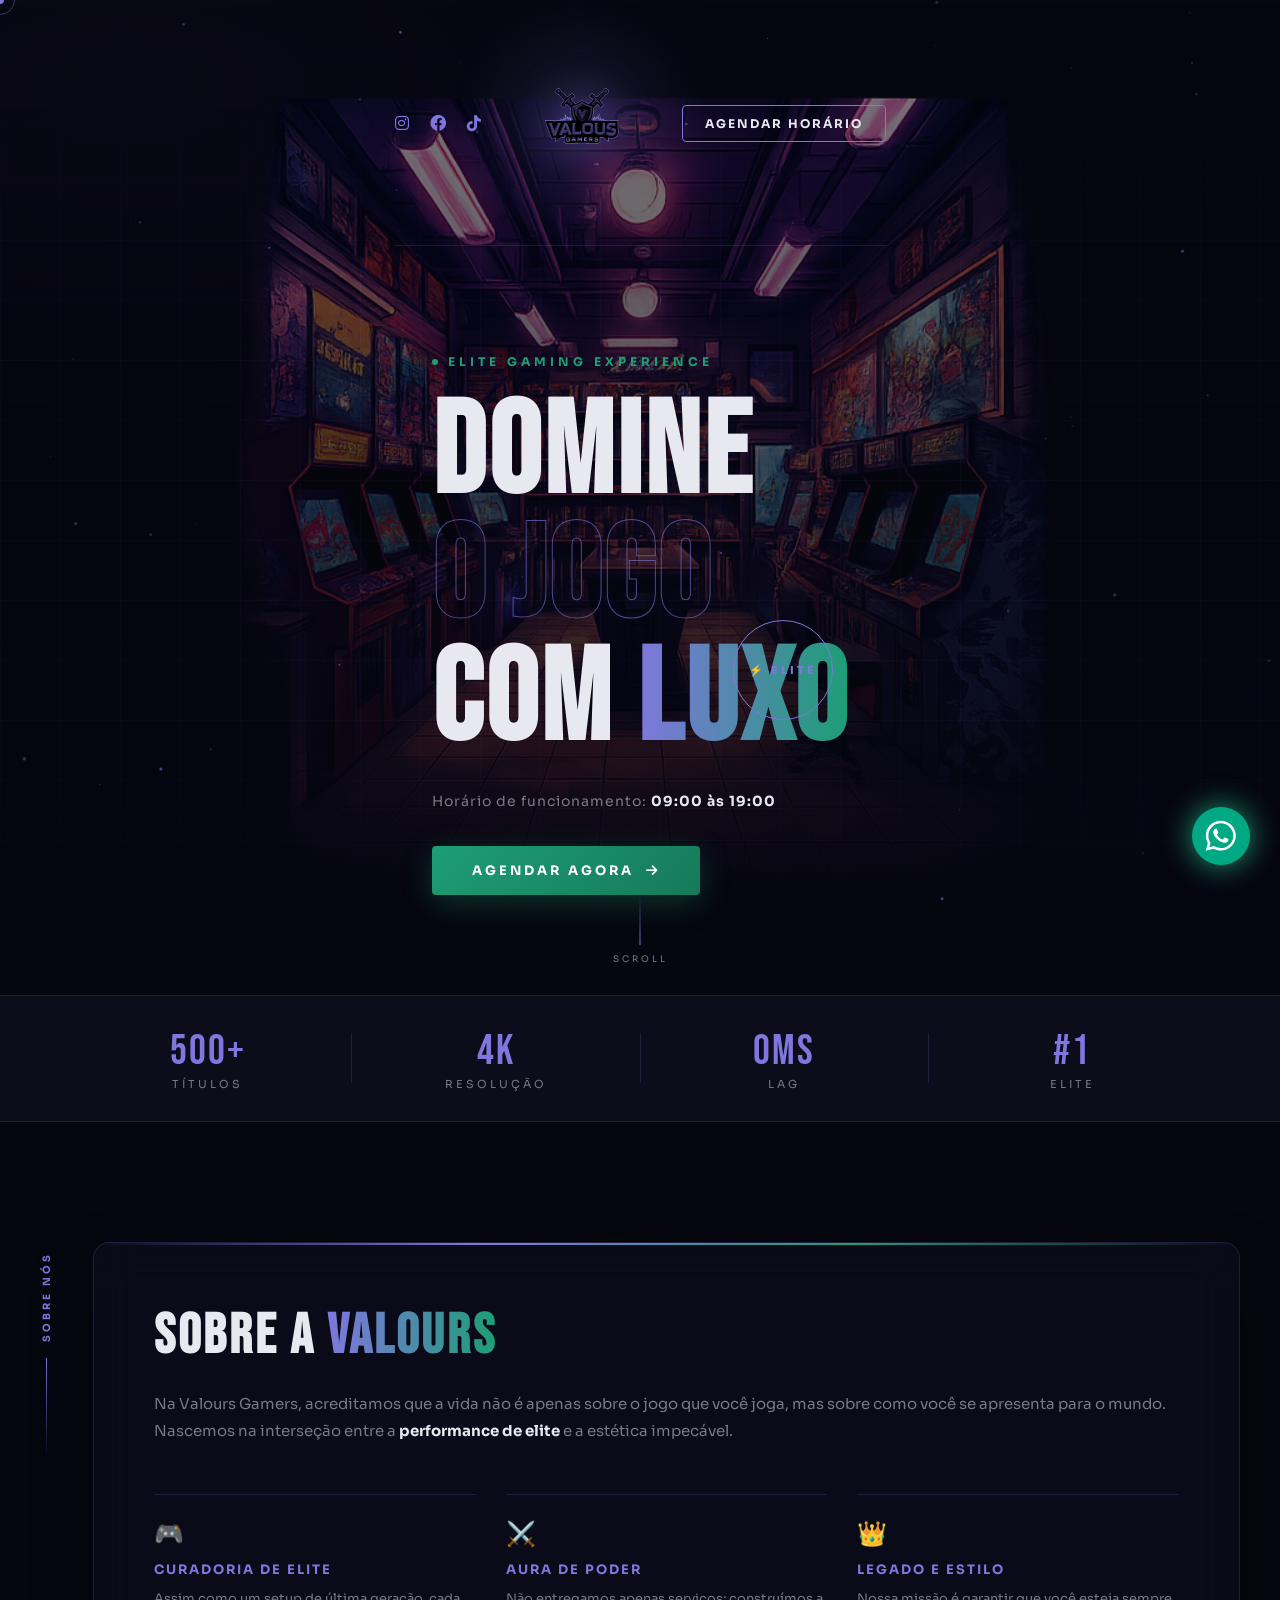
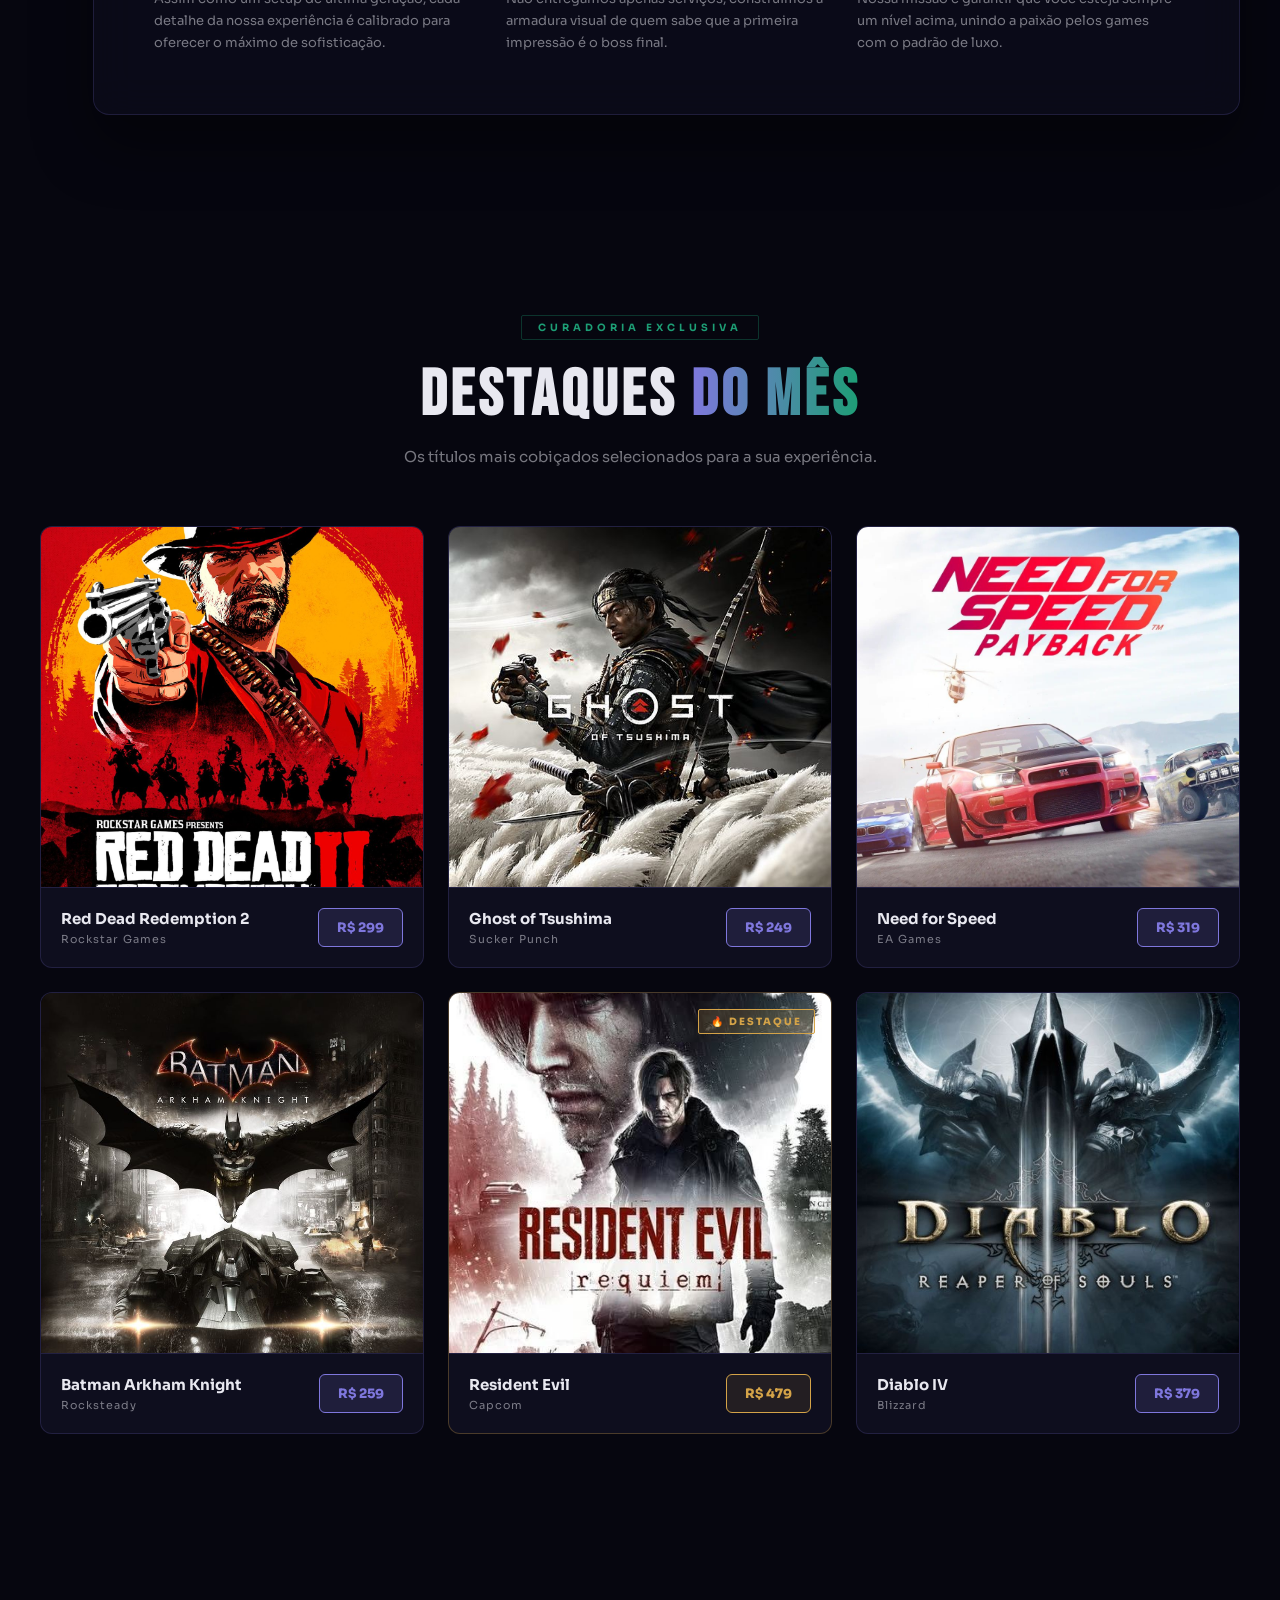
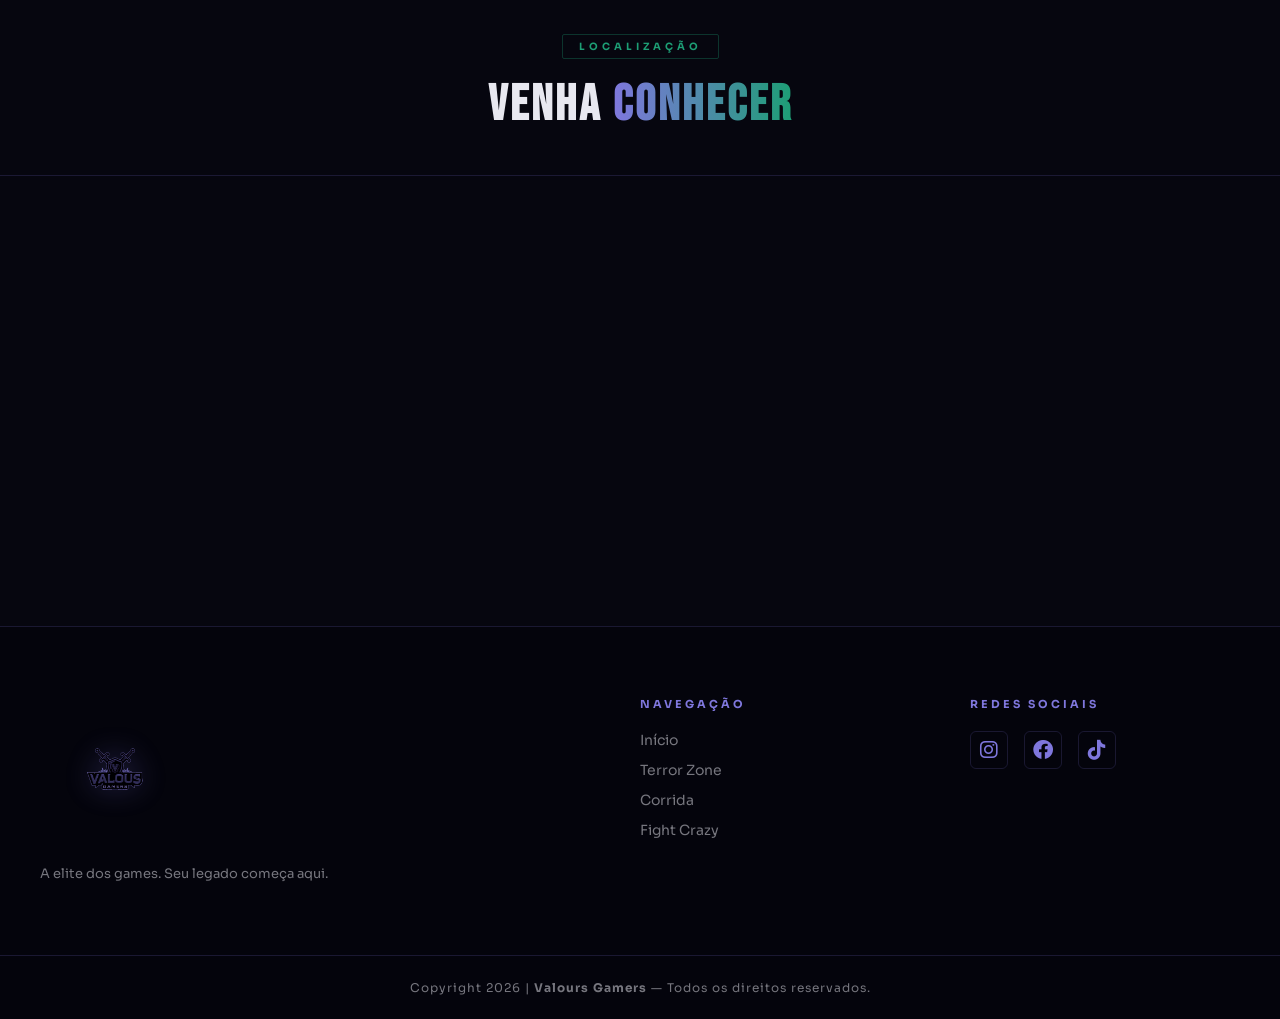
==== index.html @ 14159694 "pasta raiz" ====
<!DOCTYPE html>
<html lang="pt-br">
<head>
  <meta charset="UTF-8">
  <meta name="viewport" content="width=device-width, initial-scale=1.0">
  <title>Valours Gamers | Elite Experience</title>

  <link href="https://unpkg.com/aos@2.3.1/dist/aos.css" rel="stylesheet" />
  <link href="https://fonts.googleapis.com/css2?family=Bebas+Neue&family=Sora:wght@300;400;600;700&display=swap" rel="stylesheet" />
  <link rel="stylesheet" href="https://cdnjs.cloudflare.com/ajax/libs/font-awesome/6.0.0-beta3/css/all.min.css" />
  <link rel="stylesheet" href="style.css" />
</head>
<body>

  <!-- CURSOR PERSONALIZADO -->
  <div class="cursor"></div>
  <div class="cursor-follower"></div>

  <!-- HERO SECTION -->
  <div class="bg-home">

    <!-- PARTÍCULAS DE FUNDO -->
    <canvas id="particles-canvas"></canvas>

    <!-- OVERLAY GRADE -->
    <div class="grid-overlay"></div>

    <header class="container">
      <nav class="header-content">

        <div class="header-icons" data-aos="fade-down">
          <a href="https://www.instagram.com/accounts/login/" class="nav-link">
            <i class="fa-brands fa-instagram"></i>
            
          </a>
          <a href="https://www.facebook.com/?_rdr" class="nav-link"><i class="fa-brands fa-facebook"></i></a>
          <a href="https://www.tiktok.com/login" class="nav-link"><i class="fa-brands fa-tiktok"></i></a>
        </div>

        <div class="header-logo" data-aos="zoom-in" data-aos-delay="200">
          <div class="logo-wrapper">
            <img src="assets/logoFundo.png" alt="Logo Valours" class="logo-img" />
            <div class="logo-glow"></div>
          </div>
        </div>

        <div data-aos="fade-down">
          <a class="header-button" href="#">AGENDAR HORÁRIO</a>
        </div>
      </nav>
    </header>

    <main class="hero container">
      <div class="hero-eyebrow" data-aos="fade-up" data-aos-delay="300">
        <span class="dot"></span> ELITE GAMING EXPERIENCE
      </div>
      <h1 class="hero-title" data-aos="fade-up" data-aos-delay="500">
        <span class="line-1">DOMINE</span>
        <span class="line-2">O JOGO</span>
        <span class="line-3">COM <em>LUXO</em></span>
      </h1>
      <p class="hero-sub" data-aos="fade-up" data-aos-delay="700">
        Horário de funcionamento: <strong>09:00 às 19:00</strong>
      </p>
      <div data-aos="fade-up" data-aos-delay="900">
        <a href="https://api.whatsapp.com/send?phone=5561999639758" class="button-contact">
          <span>AGENDAR AGORA</span>
          <i class="fa-solid fa-arrow-right"></i>
        </a>
      </div>

      <!-- BADGE FLUTUANTE -->
      <div class="hero-badge" data-aos="zoom-in" data-aos-delay="1100">
        <span class="badge-inner">⚡ ELITE</span>
      </div>
    </main>

    <!-- SCROLL INDICATOR -->
    <div class="scroll-indicator">
      <div class="scroll-line"></div>
      <span>SCROLL</span>
    </div>
  </div>

  <!-- STATS BAR -->
  <section class="stats-bar">
    <div class="container stats-inner">
      <div class="stat-item" data-aos="fade-up" data-aos-delay="100">
        <span class="stat-num">500+</span>
        <span class="stat-label">Títulos</span>
      </div>
      <div class="stat-divider"></div>
      <div class="stat-item" data-aos="fade-up" data-aos-delay="200">
        <span class="stat-num">4K</span>
        <span class="stat-label">Resolução</span>
      </div>
      <div class="stat-divider"></div>
      <div class="stat-item" data-aos="fade-up" data-aos-delay="300">
        <span class="stat-num">0ms</span>
        <span class="stat-label">Lag</span>
      </div>
      <div class="stat-divider"></div>
      <div class="stat-item" data-aos="fade-up" data-aos-delay="400">
        <span class="stat-num">#1</span>
        <span class="stat-label">Elite</span>
      </div>
    </div>
  </section>

  <!-- SOBRE -->
  <section class="about-premium container" data-aos="fade-up">
    <div class="about-layout">
      <div class="about-tag-col">
        <div class="about-tag">SOBRE NÓS</div>
        <div class="about-line"></div>
      </div>
      <div class="about-glass">
        <h2>Sobre a <span class="text-gradient">Valours</span></h2>
        <p class="about-text">
          Na Valours Gamers, acreditamos que a vida não é apenas sobre o jogo que você joga, mas sobre como você se apresenta para o mundo. Nascemos na interseção entre a <strong>performance de elite</strong> e a estética impecável.
        </p>
        <div class="about-pillars">
          <div class="pillar">
            <div class="pillar-icon">🎮</div>
            <h3>Curadoria de Elite</h3>
            <p>Assim como um setup de última geração, cada detalhe da nossa experiência é calibrado para oferecer o máximo de sofisticação.</p>
          </div>
          <div class="pillar">
            <div class="pillar-icon">⚔️</div>
            <h3>Aura de Poder</h3>
            <p>Não entregamos apenas serviços; construímos a armadura visual de quem sabe que a primeira impressão é o boss final.</p>
          </div>
          <div class="pillar">
            <div class="pillar-icon">👑</div>
            <h3>Legado e Estilo</h3>
            <p>Nossa missão é garantir que você esteja sempre um nível acima, unindo a paixão pelos games com o padrão de luxo.</p>
          </div>
        </div>
      </div>
    </div>
  </section>

  <!-- DESTAQUES DO MÊS -->
  <section class="services container">
    <div class="services-header" data-aos="fade-right">
      <div class="section-tag">CURADORIA EXCLUSIVA</div>
      <h2>DESTAQUES <span class="text-gradient">DO MÊS</span></h2>
      <p>Os títulos mais cobiçados selecionados para a sua experiência.</p>
    </div>

    <div class="haircuts-grid">

      <div class="haircut-card" data-aos="fade-up" data-aos-delay="100">
        <div class="card-image">
          <img src="assets/rdr2.jpg" alt="Red Dead Redemption 2" />
          <div class="card-overlay">
            <span class="card-genre">AVENTURA ÉPICA</span>
          </div>
        </div>
        <div class="card-info">
          <div class="card-text">
            <strong>Red Dead Redemption 2</strong>
            <span class="card-sub">Rockstar Games</span>
          </div>
          <button class="price-btn">R$ 299</button>
        </div>
      </div>

      <div class="haircut-card" data-aos="fade-up" data-aos-delay="200">
        <div class="card-image">
          <img src="assets/ghost.jpg" alt="Ghost of Tsushima" />
          <div class="card-overlay">
            <span class="card-genre">SAMURAI OPEN WORLD</span>
          </div>
        </div>
        <div class="card-info">
          <div class="card-text">
            <strong>Ghost of Tsushima</strong>
            <span class="card-sub">Sucker Punch</span>
          </div>
          <button class="price-btn">R$ 249</button>
        </div>
      </div>

      <div class="haircut-card" data-aos="fade-up" data-aos-delay="300">
        <div class="card-image">
          <img src="assets/needSpeed.jpg" alt="Need for Speed" />
          <div class="card-overlay">
            <span class="card-genre">CORRIDA EXTREMA</span>
          </div>
        </div>
        <div class="card-info">
          <div class="card-text">
            <strong>Need for Speed</strong>
            <span class="card-sub">EA Games</span>
          </div>
          <button class="price-btn">R$ 319</button>
        </div>
      </div>

      <div class="haircut-card" data-aos="fade-up" data-aos-delay="150">
        <div class="card-image">
          <img src="assets/batman.jpg" alt="Batman Arkham Knight" />
          <div class="card-overlay">
            <span class="card-genre">SUPER-HERÓI</span>
          </div>
        </div>
        <div class="card-info">
          <div class="card-text">
            <strong>Batman Arkham Knight</strong>
            <span class="card-sub">Rocksteady</span>
          </div>
          <button class="price-btn">R$ 259</button>
        </div>
      </div>

      <div class="haircut-card featured" data-aos="fade-up" data-aos-delay="250">
        <div class="featured-badge">🔥 DESTAQUE</div>
        <div class="card-image">
          <img src="assets/resident2.jpg" alt="Resident Evil" />
          <div class="card-overlay">
            <span class="card-genre">SURVIVAL HORROR</span>
          </div>
        </div>
        <div class="card-info">
          <div class="card-text">
            <strong>Resident Evil</strong>
            <span class="card-sub">Capcom</span>
          </div>
          <button class="price-btn gold">R$ 479</button>
        </div>
      </div>

      <div class="haircut-card" data-aos="fade-up" data-aos-delay="350">
        <div class="card-image">
          <img src="assets/diablo.jpg" alt="Diablo" />
          <div class="card-overlay">
            <span class="card-genre">HACK & SLASH RPG</span>
          </div>
        </div>
        <div class="card-info">
          <div class="card-text">
            <strong>Diablo IV</strong>
            <span class="card-sub">Blizzard</span>
          </div>
          <button class="price-btn">R$ 379</button>
        </div>
      </div>

    </div>
  </section>

  <!-- MAPA -->
  <section class="map-section">
    <div class="map-title container" data-aos="fade-up">
      <div class="section-tag">LOCALIZAÇÃO</div>
      <h2>Venha <span class="text-gradient">Conhecer</span></h2>
    </div>
    <div class="map-wrapper" data-aos="fade-up" data-aos-delay="200">
      <iframe
        src="https://www.google.com/maps/embed?pb=!1m14!1m12!1m3!1d15357.265747443144!2d-47.91299!3d-15.794!2m3!1f0!2f0!3f0!3m2!1i1024!2i768!4f13.1!5e0!3m2!1spt-BR!2sbr!4v1715000000000"
        width="100%" height="450" style="border:0;" allowfullscreen="" loading="lazy">
      </iframe>
    </div>
  </section>

  <!-- FOOTER -->
  <footer class="footer">
    <div class="footer-top container">
      <div class="footer-logo">
        <img src="assets/logoFundo.png" alt="Logo Valours" />
        <p>A elite dos games. Seu legado começa aqui.</p>
      </div>
      <div class="footer-links">
        <h4>Navegação</h4>
        <a href="#">Início</a>
        <a href="terror .html">Terror Zone</a>
        <a href="corrida.html">Corrida</a>
        <a href="luta.html">Fight Crazy</a>
      </div>
      <div class="footer-social">
        <h4>Redes Sociais</h4>
        <div class="footer-icons">
          <a href="#"><i class="fa-brands fa-instagram fa-lg"></i></a>
          <a href="#"><i class="fa-brands fa-facebook fa-lg"></i></a>
          <a href="#"><i class="fa-brands fa-tiktok fa-lg"></i></a>
        </div>
      </div>
    </div>
    <div class="footer-bottom">
      <p>Copyright 2026 | <strong>Valours Gamers</strong> — Todos os direitos reservados.</p>
    </div>
  </footer>

  <!-- WHATSAPP -->
  <a href="https://api.whatsapp.com/send?phone=5561999639758" class="btn-whatsapp" target="_blank">
    <img src="assets/whatssapp.svg" alt="Whatsapp" />
  </a>

  <script src="https://unpkg.com/aos@2.3.1/dist/aos.js"></script>
  <script>
    AOS.init({ duration: 900, once: true, easing: 'ease-out-cubic' });

    // CURSOR CUSTOMIZADO
    const cursor = document.querySelector('.cursor');
    const follower = document.querySelector('.cursor-follower');
    document.addEventListener('mousemove', e => {
      cursor.style.left = e.clientX + 'px';
      cursor.style.top = e.clientY + 'px';
      setTimeout(() => {
        follower.style.left = e.clientX + 'px';
        follower.style.top = e.clientY + 'px';
      }, 80);
    });
    document.querySelectorAll('a, button').forEach(el => {
      el.addEventListener('mouseenter', () => cursor.classList.add('hover'));
      el.addEventListener('mouseleave', () => cursor.classList.remove('hover'));
    });

    // PARTÍCULAS CANVAS
    const canvas = document.getElementById('particles-canvas');
    const ctx = canvas.getContext('2d');
    canvas.width = window.innerWidth;
    canvas.height = window.innerHeight;

    const particles = Array.from({ length: 60 }, () => ({
      x: Math.random() * canvas.width,
      y: Math.random() * canvas.height,
      r: Math.random() * 1.5 + 0.3,
      dx: (Math.random() - 0.5) * 0.4,
      dy: (Math.random() - 0.5) * 0.4,
      alpha: Math.random() * 0.5 + 0.1
    }));

    function drawParticles() {
      ctx.clearRect(0, 0, canvas.width, canvas.height);
      particles.forEach(p => {
        ctx.beginPath();
        ctx.arc(p.x, p.y, p.r, 0, Math.PI * 2);
        ctx.fillStyle = `rgba(127, 119, 221, ${p.alpha})`;
        ctx.fill();
        p.x += p.dx; p.y += p.dy;
        if (p.x < 0 || p.x > canvas.width) p.dx *= -1;
        if (p.y < 0 || p.y > canvas.height) p.dy *= -1;
      });
      requestAnimationFrame(drawParticles);
    }
    drawParticles();

    window.addEventListener('resize', () => {
      canvas.width = window.innerWidth;
      canvas.height = window.innerHeight;
    });

    // CONTADOR ANIMADO
    const stats = document.querySelectorAll('.stat-num');
    const observer = new IntersectionObserver(entries => {
      entries.forEach(entry => {
        if (entry.isIntersecting) {
          entry.target.style.opacity = '1';
          entry.target.style.transform = 'translateY(0)';
        }
      });
    });
    stats.forEach(s => observer.observe(s));
  </script>
</body>
</html>
---- style.css ----
/* =============================================
   VALOURS GAMERS — ELITE CSS SYSTEM
   ============================================= */

@import url('https://fonts.googleapis.com/css2?family=Bebas+Neue&family=Sora:wght@300;400;600;700&display=swap');

:root {
  --primary-bg: #06060F;
  --card-bg: #0E0E1E;
  --accent-purple: #7F77DD;
  --accent-purple-dim: rgba(127, 119, 221, 0.15);
  --accent-neon: #1D9E75;
  --accent-neon-dim: rgba(29, 158, 117, 0.15);
  --gold: #D4A348;
  --white-cold: #E8E8F0;
  --text-muted: rgba(232, 232, 240, 0.5);
  --border: rgba(127, 119, 221, 0.18);
  --font-display: 'Bebas Neue', sans-serif;
  --font-body: 'Sora', sans-serif;
}

/* ── RESET ──────────────────────────────── */
*, *::before, *::after { margin: 0; padding: 0; box-sizing: border-box; }

/* ── BASE ───────────────────────────────── */
html { scroll-behavior: smooth; }

body {
  font-family: var(--font-body);
  color: var(--white-cold);
  background-color: var(--primary-bg);
  overflow-x: hidden;
  cursor: none;
}

body::before {
  content: '';
  position: fixed;
  inset: 0;
  background:
    radial-gradient(ellipse 80% 60% at 10% 10%, rgba(127,119,221,0.06) 0%, transparent 60%),
    radial-gradient(ellipse 60% 50% at 90% 90%, rgba(29,158,117,0.05) 0%, transparent 60%);
  pointer-events: none;
  z-index: 0;
}

.container {
  max-width: 1200px;
  margin: 0 auto;
  padding: 0 24px;
  position: relative;
  z-index: 1;
}

/* ── CURSOR ─────────────────────────────── */
.cursor {
  width: 8px; height: 8px;
  background: var(--accent-purple);
  border-radius: 50%;
  position: fixed;
  pointer-events: none;
  z-index: 9999;
  transform: translate(-50%, -50%);
  transition: width 0.2s, height 0.2s, background 0.2s;
}
.cursor.hover { width: 20px; height: 20px; background: var(--accent-neon); }

.cursor-follower {
  width: 30px; height: 30px;
  border: 1px solid rgba(127,119,221,0.4);
  border-radius: 50%;
  position: fixed;
  pointer-events: none;
  z-index: 9998;
  transform: translate(-50%, -50%);
  transition: left 0.12s ease, top 0.12s ease, width 0.3s, height 0.3s;
}

/* ── HERO ────────────────────────────────── */
.bg-home {
  min-height: 100vh;
  position: relative;
  display: flex;
  flex-direction: column;
  overflow: hidden;

  background:
    linear-gradient(180deg, rgba(6,6,15,0.5) 0%, rgba(6,6,15,0.75) 60%, var(--primary-bg) 100%),
    url('assets/fundoLoja2.png') center center / cover no-repeat;
}

/* CANVAS PARTÍCULAS */
#particles-canvas {
  position: absolute;
  inset: 0;
  z-index: 0;
  pointer-events: none;
}

/* GRADE OVERLAY */
.grid-overlay {
  position: absolute;
  inset: 0;
  z-index: 0;
  pointer-events: none;
  background-image:
    linear-gradient(rgba(127,119,221,0.04) 1px, transparent 1px),
    linear-gradient(90deg, rgba(127,119,221,0.04) 1px, transparent 1px);
  background-size: 60px 60px;
  mask-image: linear-gradient(180deg, transparent 0%, black 30%, black 70%, transparent 100%);
}

/* ── HEADER ──────────────────────────────── */
header { padding-top: 20px; position: relative; z-index: 10; }

.header-content {
  display: flex;
  justify-content: space-between;
  align-items: center;
  padding: 20px 0;
  border-bottom: 1px solid var(--border);
}

.header-icons { display: flex; gap: 20px; align-items: center; }

.nav-link {
  display: flex;
  align-items: center;
  gap: 6px;
  color: var(--text-muted);
  text-decoration: none;
  font-size: 13px;
  font-weight: 600;
  letter-spacing: 1px;
  text-transform: uppercase;
  transition: color 0.3s;
}
.nav-link i { font-size: 16px; color: var(--accent-purple); transition: 0.3s; }
.nav-link:hover { color: var(--white-cold); }
.nav-link:hover i { color: var(--accent-neon); transform: scale(1.2); }

/* LOGO */
.logo-wrapper { position: relative; display: inline-block; }

.logo-img {
  width: 200px;
  height: auto;
  filter: drop-shadow(0 0 20px rgba(127,119,221,0.4));
  transition: transform 0.4s ease, filter 0.4s ease;
  position: relative;
  z-index: 1;
}
.logo-img:hover {
  transform: scale(1.04);
  filter: drop-shadow(0 0 35px rgba(127,119,221,0.7));
}

.logo-glow {
  position: absolute;
  inset: -30px;
  background: radial-gradient(circle, rgba(127,119,221,0.15) 0%, transparent 70%);
  pointer-events: none;
  border-radius: 50%;
  animation: pulse-glow 3s ease-in-out infinite;
}
@keyframes pulse-glow {
  0%, 100% { opacity: 0.5; transform: scale(1); }
  50% { opacity: 1; transform: scale(1.1); }
}

.header-button {
  border: 1px solid var(--accent-purple);
  padding: 10px 22px;
  color: var(--white-cold);
  text-decoration: none;
  border-radius: 4px;
  font-size: 12px;
  font-weight: 700;
  letter-spacing: 2px;
  text-transform: uppercase;
  transition: 0.3s;
  position: relative;
  overflow: hidden;
}
.header-button::before {
  content: '';
  position: absolute;
  inset: 0;
  background: var(--accent-purple);
  transform: scaleX(0);
  transform-origin: left;
  transition: transform 0.3s ease;
  z-index: -1;
}
.header-button:hover::before { transform: scaleX(1); }
.header-button:hover { box-shadow: 0 0 20px rgba(127,119,221,0.4); }

/* ── HERO CONTENT ───────────────────────── */
.hero {
  flex: 1;
  display: flex;
  flex-direction: column;
  justify-content: center;
  padding-top: 12vh;
  padding-bottom: 100px;
  position: relative;
  z-index: 2;
}

.hero-eyebrow {
  display: flex;
  align-items: center;
  gap: 10px;
  color: var(--accent-neon);
  font-size: 12px;
  font-weight: 700;
  letter-spacing: 4px;
  text-transform: uppercase;
  margin-bottom: 24px;
}
.hero-eyebrow .dot {
  width: 6px; height: 6px;
  background: var(--accent-neon);
  border-radius: 50%;
  animation: blink 1.5s ease-in-out infinite;
}
@keyframes blink { 0%, 100% { opacity: 1; } 50% { opacity: 0.3; } }

.hero-title {
  font-family: var(--font-display);
  font-size: clamp(70px, 12vw, 130px);
  line-height: 0.95;
  letter-spacing: 3px;
  text-transform: uppercase;
  margin-bottom: 28px;
}
.hero-title .line-1 { display: block; color: var(--white-cold); }
.hero-title .line-2 {
  display: block;
  -webkit-text-stroke: 1px rgba(127,119,221,0.6);
  color: transparent;
  animation: flicker 6s ease-in-out infinite;
}
@keyframes flicker {
  0%, 95%, 100% { opacity: 1; }
  96% { opacity: 0.7; }
  97% { opacity: 1; }
  98% { opacity: 0.5; }
}
.hero-title .line-3 { display: block; color: var(--white-cold); }
.hero-title em {
  font-style: normal;
  background: linear-gradient(90deg, var(--accent-purple), var(--accent-neon));
  -webkit-background-clip: text;
  -webkit-text-fill-color: transparent;
}

.hero-sub {
  color: var(--text-muted);
  font-size: 14px;
  letter-spacing: 1px;
  margin-bottom: 36px;
}
.hero-sub strong { color: var(--white-cold); }

.button-contact {
  display: inline-flex;
  align-items: center;
  gap: 12px;
  background: linear-gradient(135deg, var(--accent-neon), #16795a);
  color: #fff;
  padding: 16px 40px;
  border-radius: 4px;
  text-decoration: none;
  font-weight: 700;
  font-size: 13px;
  letter-spacing: 3px;
  text-transform: uppercase;
  transition: 0.3s;
  box-shadow: 0 8px 30px rgba(29,158,117,0.3);
  position: relative;
  overflow: hidden;
}
.button-contact::after {
  content: '';
  position: absolute;
  inset: 0;
  background: rgba(255,255,255,0.1);
  transform: translateX(-100%);
  transition: transform 0.4s ease;
}
.button-contact:hover::after { transform: translateX(0); }
.button-contact:hover {
  transform: translateY(-2px);
  box-shadow: 0 15px 40px rgba(29,158,117,0.5);
}
.button-contact i { transition: transform 0.3s; }
.button-contact:hover i { transform: translateX(4px); }

/* BADGE HERÓI */
.hero-badge {
  position: absolute;
  right: 40px;
  top: 50%;
  transform: translateY(-50%);
  width: 100px; height: 100px;
  border: 1px solid var(--accent-purple);
  border-radius: 50%;
  display: flex;
  align-items: center;
  justify-content: center;
  animation: spin-slow 12s linear infinite;
}
.badge-inner {
  font-size: 11px;
  font-weight: 800;
  letter-spacing: 3px;
  color: var(--accent-purple);
}
@keyframes spin-slow { to { transform: translateY(-50%) rotate(360deg); } }

/* SCROLL INDICATOR */
.scroll-indicator {
  position: absolute;
  bottom: 30px;
  left: 50%;
  transform: translateX(-50%);
  display: flex;
  flex-direction: column;
  align-items: center;
  gap: 8px;
  z-index: 5;
}
.scroll-line {
  width: 1px; height: 50px;
  background: linear-gradient(180deg, transparent, var(--accent-purple));
  animation: scroll-down 2s ease-in-out infinite;
}
@keyframes scroll-down {
  0% { transform: scaleY(0); transform-origin: top; }
  50% { transform: scaleY(1); transform-origin: top; }
  51% { transform: scaleY(1); transform-origin: bottom; }
  100% { transform: scaleY(0); transform-origin: bottom; }
}
.scroll-indicator span {
  font-size: 9px;
  letter-spacing: 3px;
  color: var(--text-muted);
  text-transform: uppercase;
}

/* ── STATS BAR ──────────────────────────── */
.stats-bar {
  background: rgba(14,14,30,0.8);
  border-top: 1px solid var(--border);
  border-bottom: 1px solid var(--border);
  backdrop-filter: blur(10px);
  padding: 30px 0;
  position: relative;
  z-index: 2;
}

.stats-inner {
  display: flex;
  justify-content: center;
  align-items: center;
  gap: 0;
}

.stat-item {
  flex: 1;
  text-align: center;
  padding: 0 30px;
}
.stat-num {
  display: block;
  font-family: var(--font-display);
  font-size: 42px;
  color: var(--accent-purple);
  letter-spacing: 2px;
}
.stat-label {
  display: block;
  font-size: 11px;
  text-transform: uppercase;
  letter-spacing: 3px;
  color: var(--text-muted);
}
.stat-divider {
  width: 1px; height: 50px;
  background: var(--border);
}

/* ── SOBRE ──────────────────────────────── */
.about-premium {
  padding: 120px 0;
}

.about-layout {
  display: flex;
  gap: 40px;
  align-items: flex-start;
}

.about-tag-col {
  display: flex;
  flex-direction: column;
  align-items: center;
  gap: 16px;
  padding-top: 10px;
  flex-shrink: 0;
}

.about-tag {
  font-size: 10px;
  font-weight: 700;
  letter-spacing: 3px;
  text-transform: uppercase;
  color: var(--accent-purple);
  writing-mode: vertical-rl;
  text-orientation: mixed;
  transform: rotate(180deg);
}
.about-line {
  width: 1px;
  height: 100px;
  background: linear-gradient(180deg, var(--accent-purple), transparent);
}

.about-glass {
  flex: 1;
  background: rgba(14, 14, 30, 0.6);
  backdrop-filter: blur(20px);
  border: 1px solid var(--border);
  padding: 60px;
  border-radius: 16px;
  box-shadow: 0 30px 60px rgba(0, 0, 0, 0.4);
  position: relative;
  overflow: hidden;
}
.about-glass::before {
  content: '';
  position: absolute;
  top: 0; left: 0; right: 0;
  height: 2px;
  background: linear-gradient(90deg, transparent, var(--accent-purple), var(--accent-neon), transparent);
}

.about-glass h2 {
  font-family: var(--font-display);
  font-size: 56px;
  letter-spacing: 3px;
  margin-bottom: 20px;
}

.about-text {
  color: var(--text-muted);
  line-height: 1.8;
  margin-bottom: 50px;
  font-size: 15px;
}
.about-text strong { color: var(--white-cold); }

.about-pillars {
  display: grid;
  grid-template-columns: repeat(3, 1fr);
  gap: 30px;
}
.pillar {
  border-top: 1px solid var(--border);
  padding-top: 24px;
}
.pillar-icon { font-size: 24px; margin-bottom: 12px; }
.pillar h3 {
  font-size: 13px;
  font-weight: 700;
  text-transform: uppercase;
  letter-spacing: 2px;
  color: var(--accent-purple);
  margin-bottom: 10px;
}
.pillar p { font-size: 13px; color: var(--text-muted); line-height: 1.7; }

/* ── SERVICES ───────────────────────────── */
.services {
  padding: 80px 0 120px;
}

.services-header {
  text-align: center;
  margin-bottom: 60px;
}

.section-tag {
  display: inline-block;
  font-size: 10px;
  font-weight: 700;
  letter-spacing: 4px;
  text-transform: uppercase;
  color: var(--accent-neon);
  border: 1px solid rgba(29,158,117,0.3);
  padding: 5px 16px;
  border-radius: 2px;
  margin-bottom: 16px;
}

.services-header h2 {
  font-family: var(--font-display);
  font-size: clamp(40px, 6vw, 65px);
  letter-spacing: 4px;
  text-transform: uppercase;
  margin-bottom: 12px;
}

.services-header p {
  color: var(--text-muted);
  font-size: 15px;
}

.haircuts-grid {
  display: grid;
  grid-template-columns: repeat(3, 1fr);
  gap: 24px;
}

.haircut-card {
  background: var(--card-bg);
  border-radius: 12px;
  overflow: hidden;
  border: 1px solid var(--border);
  transition: transform 0.4s cubic-bezier(0.2, 1, 0.3, 1), border-color 0.3s, box-shadow 0.4s;
  position: relative;
}
.haircut-card:hover {
  transform: translateY(-12px);
  border-color: var(--accent-neon);
  box-shadow: 0 20px 50px rgba(29,158,117,0.15);
}

.card-image {
  width: 100%;
  height: 360px;
  position: relative;
  overflow: hidden;
}
.card-image img {
  width: 100%; height: 100%;
  object-fit: cover;
  transition: transform 0.7s cubic-bezier(0.2, 1, 0.3, 1);
}
.haircut-card:hover .card-image img { transform: scale(1.08); }

.card-overlay {
  position: absolute;
  inset: 0;
  background: linear-gradient(180deg, transparent 50%, rgba(6,6,15,0.9) 100%);
  display: flex;
  align-items: flex-end;
  padding: 20px;
  opacity: 0;
  transition: opacity 0.4s;
}
.haircut-card:hover .card-overlay { opacity: 1; }
.card-genre {
  font-size: 10px;
  font-weight: 700;
  letter-spacing: 3px;
  text-transform: uppercase;
  color: var(--accent-neon);
}

.card-info {
  padding: 20px;
  display: flex;
  justify-content: space-between;
  align-items: center;
  border-top: 1px solid var(--border);
}

.card-text { display: flex; flex-direction: column; gap: 4px; }
.card-text strong { font-size: 15px; font-weight: 700; }
.card-sub { font-size: 11px; color: var(--text-muted); letter-spacing: 1px; }

.price-btn {
  background: var(--accent-purple-dim);
  color: var(--accent-purple);
  border: 1px solid var(--accent-purple);
  padding: 10px 18px;
  font-weight: 800;
  font-size: 13px;
  border-radius: 6px;
  cursor: pointer;
  transition: 0.3s;
  white-space: nowrap;
  font-family: var(--font-body);
}
.price-btn:hover {
  background: var(--accent-purple);
  color: #fff;
  box-shadow: 0 6px 20px rgba(127,119,221,0.4);
  transform: translateY(-2px);
}
.price-btn.gold {
  background: rgba(212,163,72,0.1);
  color: var(--gold);
  border-color: var(--gold);
}
.price-btn.gold:hover {
  background: var(--gold);
  color: #000;
  box-shadow: 0 6px 20px rgba(212,163,72,0.4);
}

/* CARD DESTAQUE */
.haircut-card.featured {
  border-color: rgba(212,163,72,0.3);
}
.featured-badge {
  position: absolute;
  top: 16px; right: 16px;
  z-index: 5;
  background: rgba(212,163,72,0.15);
  border: 1px solid var(--gold);
  color: var(--gold);
  font-size: 10px;
  font-weight: 800;
  letter-spacing: 2px;
  padding: 5px 12px;
  border-radius: 2px;
  text-transform: uppercase;
}

/* ── MAPA ───────────────────────────────── */
.map-section { padding: 80px 0 0; }

.map-title {
  text-align: center;
  margin-bottom: 40px;
}
.map-title h2 {
  font-family: var(--font-display);
  font-size: 50px;
  letter-spacing: 3px;
}

.map-wrapper {
  position: relative;
  border-top: 1px solid var(--border);
}
.map-wrapper iframe {
  display: block;
  filter: invert(90%) hue-rotate(180deg) brightness(0.85) saturate(0.8);
}

/* ── FOOTER ─────────────────────────────── */
.footer {
  background: rgba(5,5,12,0.95);
  border-top: 1px solid var(--border);
}

.footer-top {
  display: grid;
  grid-template-columns: 2fr 1fr 1fr;
  gap: 60px;
  padding: 70px 0;
}

.footer-logo img {
  width: 150px;
  opacity: 0.8;
  margin-bottom: 16px;
  display: block;
  filter: drop-shadow(0 0 15px rgba(127,119,221,0.3));
}
.footer-logo p {
  font-size: 13px;
  color: var(--text-muted);
  line-height: 1.7;
}

.footer-links, .footer-social { display: flex; flex-direction: column; gap: 12px; }
.footer-links h4, .footer-social h4 {
  font-size: 11px;
  font-weight: 700;
  letter-spacing: 3px;
  text-transform: uppercase;
  color: var(--accent-purple);
  margin-bottom: 8px;
}
.footer-links a {
  color: var(--text-muted);
  text-decoration: none;
  font-size: 14px;
  transition: color 0.3s;
}
.footer-links a:hover { color: var(--white-cold); }

.footer-icons { display: flex; gap: 16px; }
.footer-icons a {
  width: 38px; height: 38px;
  display: flex; align-items: center; justify-content: center;
  border: 1px solid var(--border);
  border-radius: 6px;
  color: var(--accent-purple);
  text-decoration: none;
  transition: 0.3s;
}
.footer-icons a:hover {
  border-color: var(--accent-purple);
  background: var(--accent-purple-dim);
  color: var(--white-cold);
  transform: translateY(-3px);
}

.footer-bottom {
  border-top: 1px solid var(--border);
  text-align: center;
  padding: 24px;
}
.footer-bottom p {
  font-size: 12px;
  color: var(--text-muted);
  letter-spacing: 1px;
}

/* ── WHATSAPP ───────────────────────────── */
.btn-whatsapp {
  position: fixed;
  bottom: 30px; right: 30px;
  z-index: 100;
  transition: transform 0.3s;
}
.btn-whatsapp:hover { transform: scale(1.1); }
.btn-whatsapp img {
  width: 58px;
  filter: drop-shadow(0 0 15px var(--accent-neon));
}

/* ── TEXTO GRADIENTE ─────────────────────── */
.text-gradient {
  background: linear-gradient(90deg, var(--accent-purple), var(--accent-neon));
  -webkit-background-clip: text;
  -webkit-text-fill-color: transparent;
}

/* ── RESPONSIVO ──────────────────────────── */
@media (max-width: 1024px) {
  .haircuts-grid { grid-template-columns: repeat(2, 1fr); }
  .about-pillars { grid-template-columns: 1fr; gap: 20px; }
}

@media (max-width: 768px) {
  body { cursor: auto; }
  .cursor, .cursor-follower { display: none; }

  .header-content { flex-direction: column; gap: 20px; padding: 20px 0; }
  .logo-img { width: 160px; }

  .hero { padding-top: 30px; }
  .hero-title { font-size: clamp(56px, 15vw, 80px); }
  .hero-badge { display: none; }

  .haircuts-grid { grid-template-columns: 1fr; }
  .stats-inner { flex-wrap: wrap; }
  .stat-divider { display: none; }
  .stat-item { min-width: 50%; }

  .about-layout { flex-direction: column; }
  .about-tag-col { flex-direction: row; align-items: center; }
  .about-tag { writing-mode: horizontal-tb; transform: none; }
  .about-line { width: 60px; height: 1px; }
  .about-glass { padding: 36px 24px; }
  .about-glass h2 { font-size: 40px; }

  .footer-top { grid-template-columns: 1fr; gap: 36px; padding: 40px 0; }
}
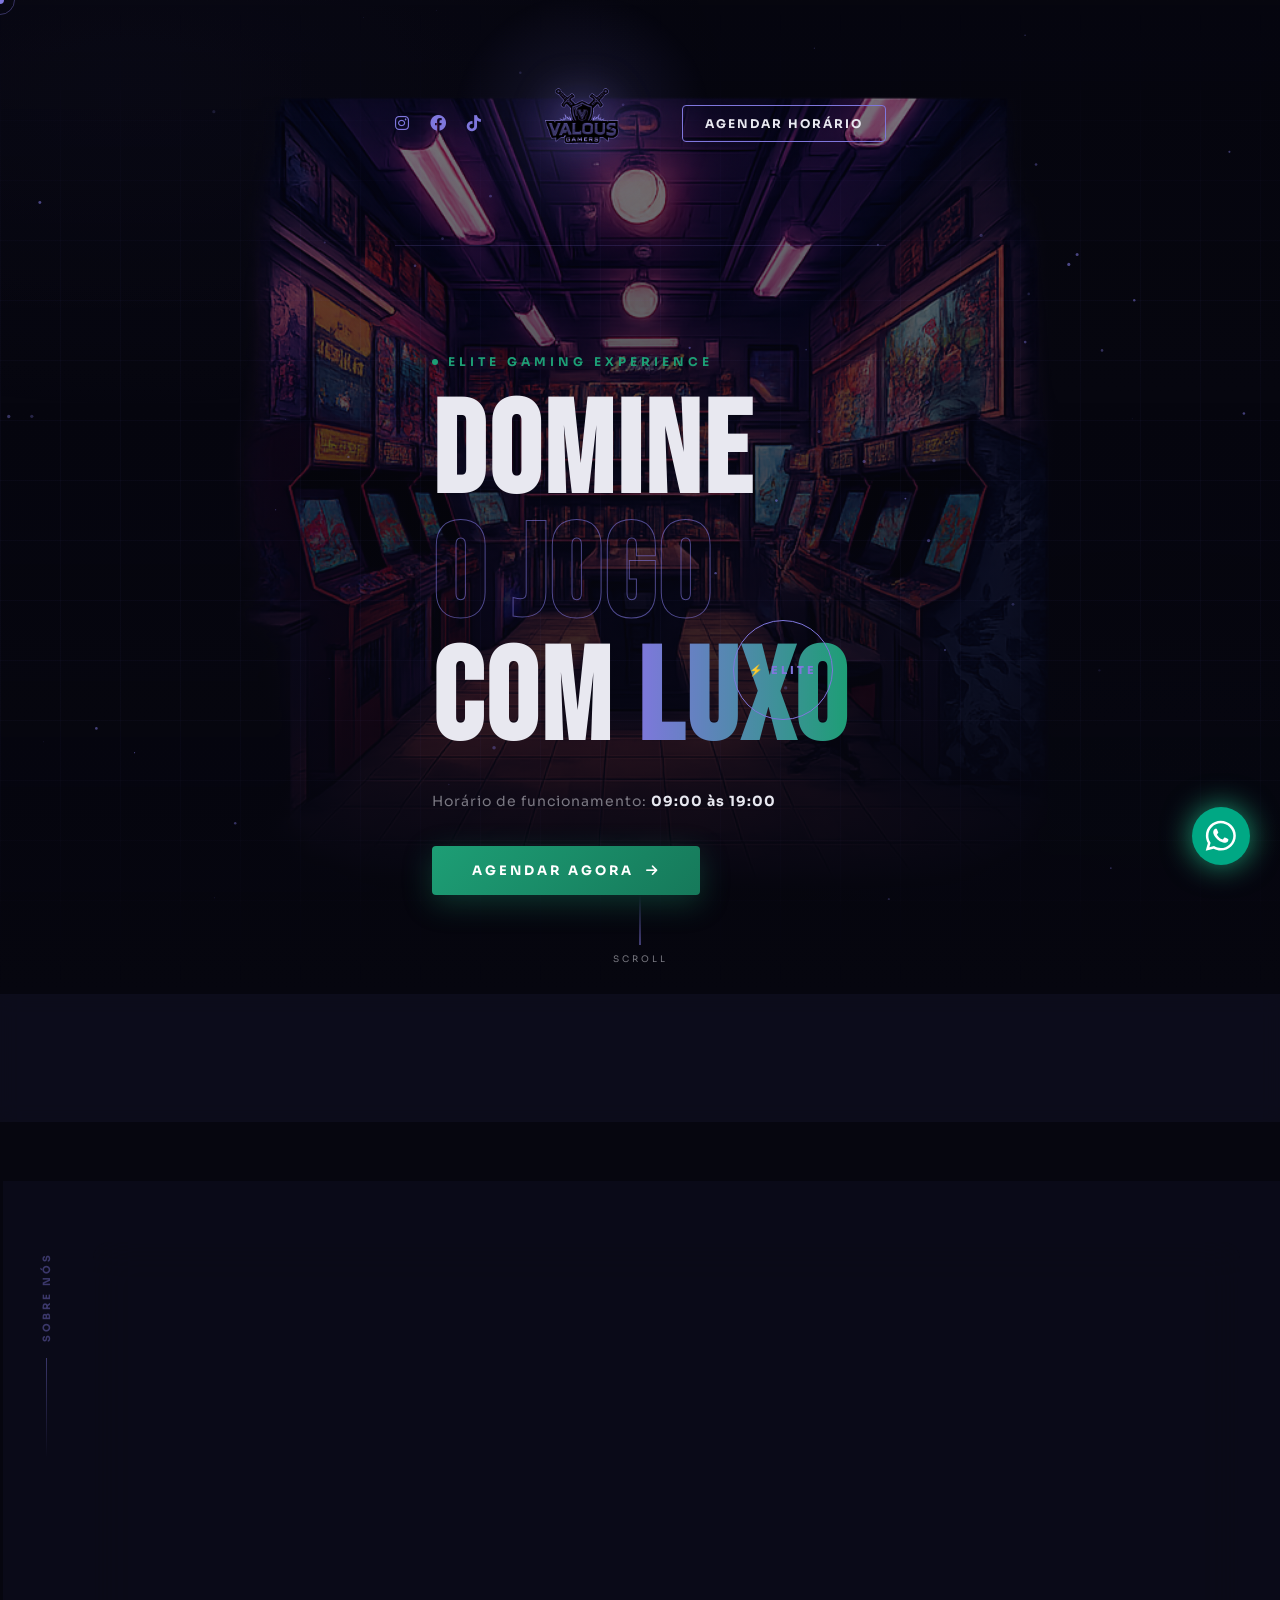
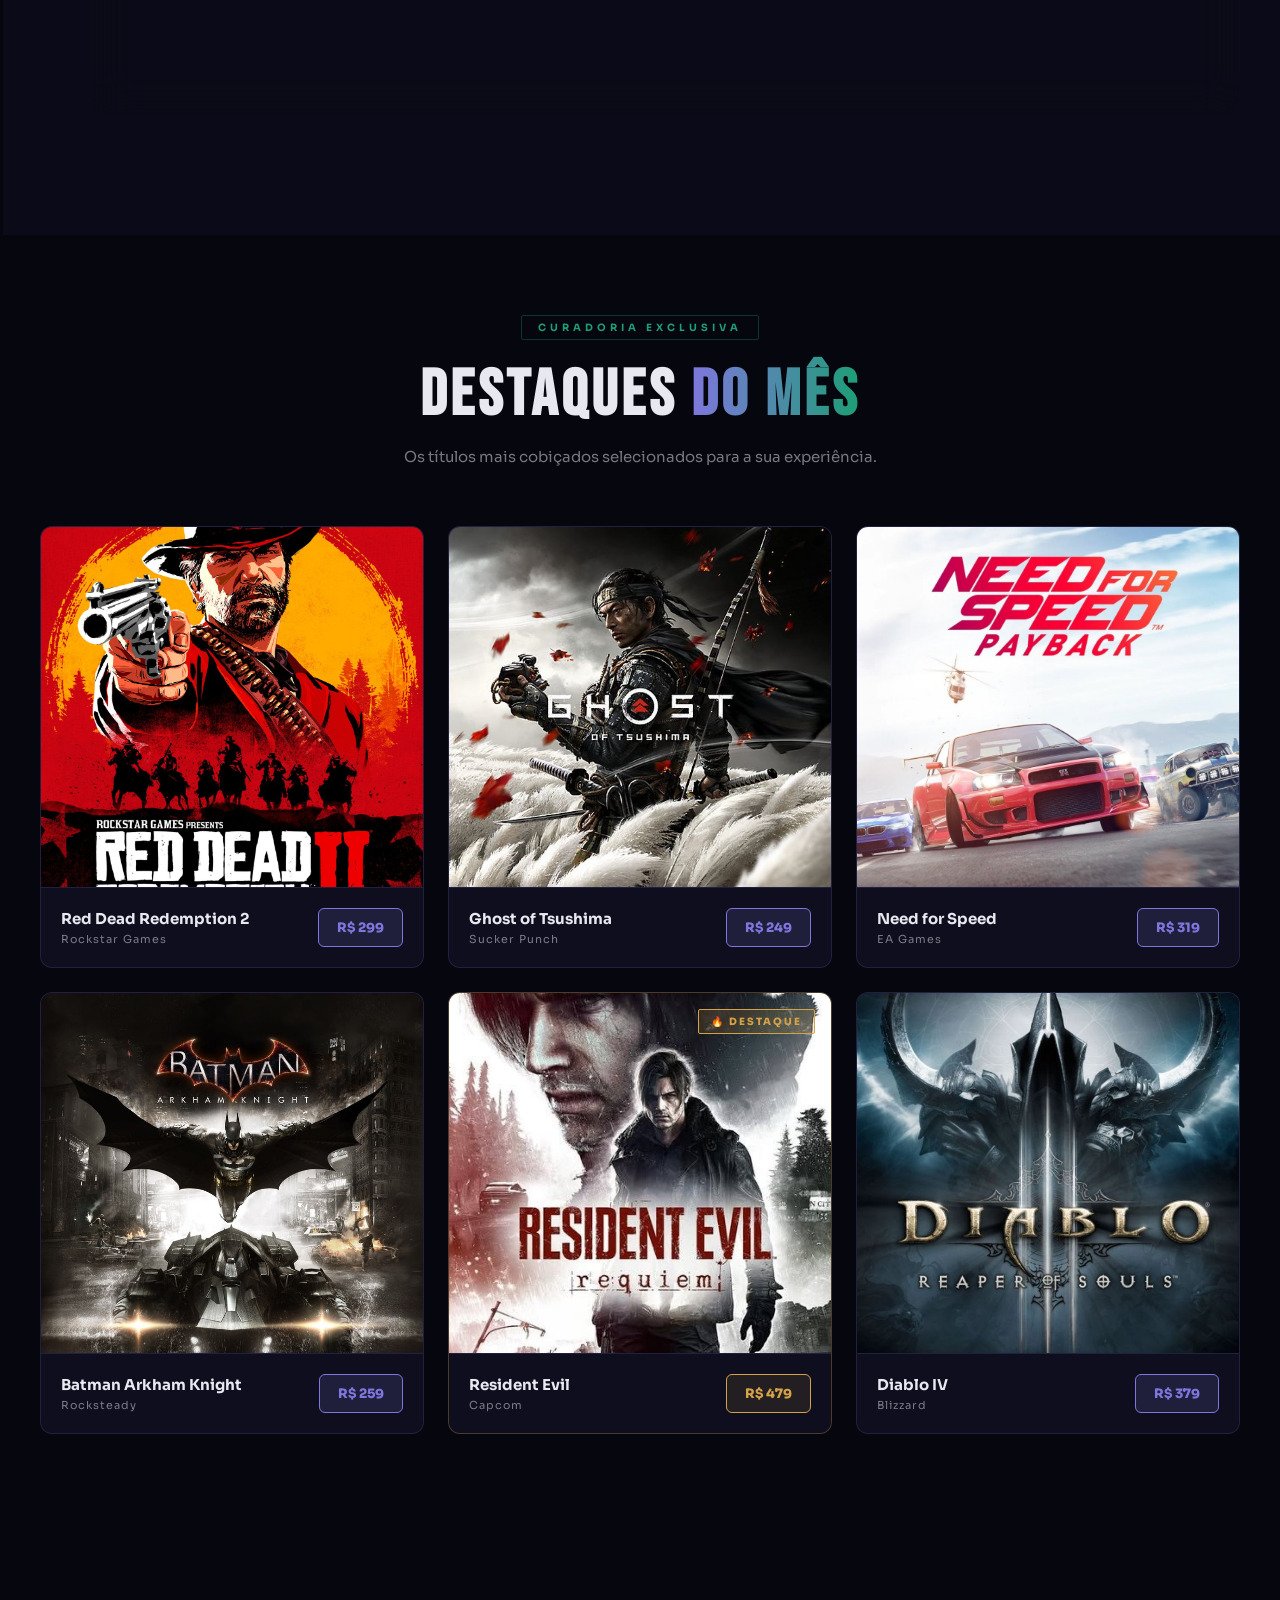
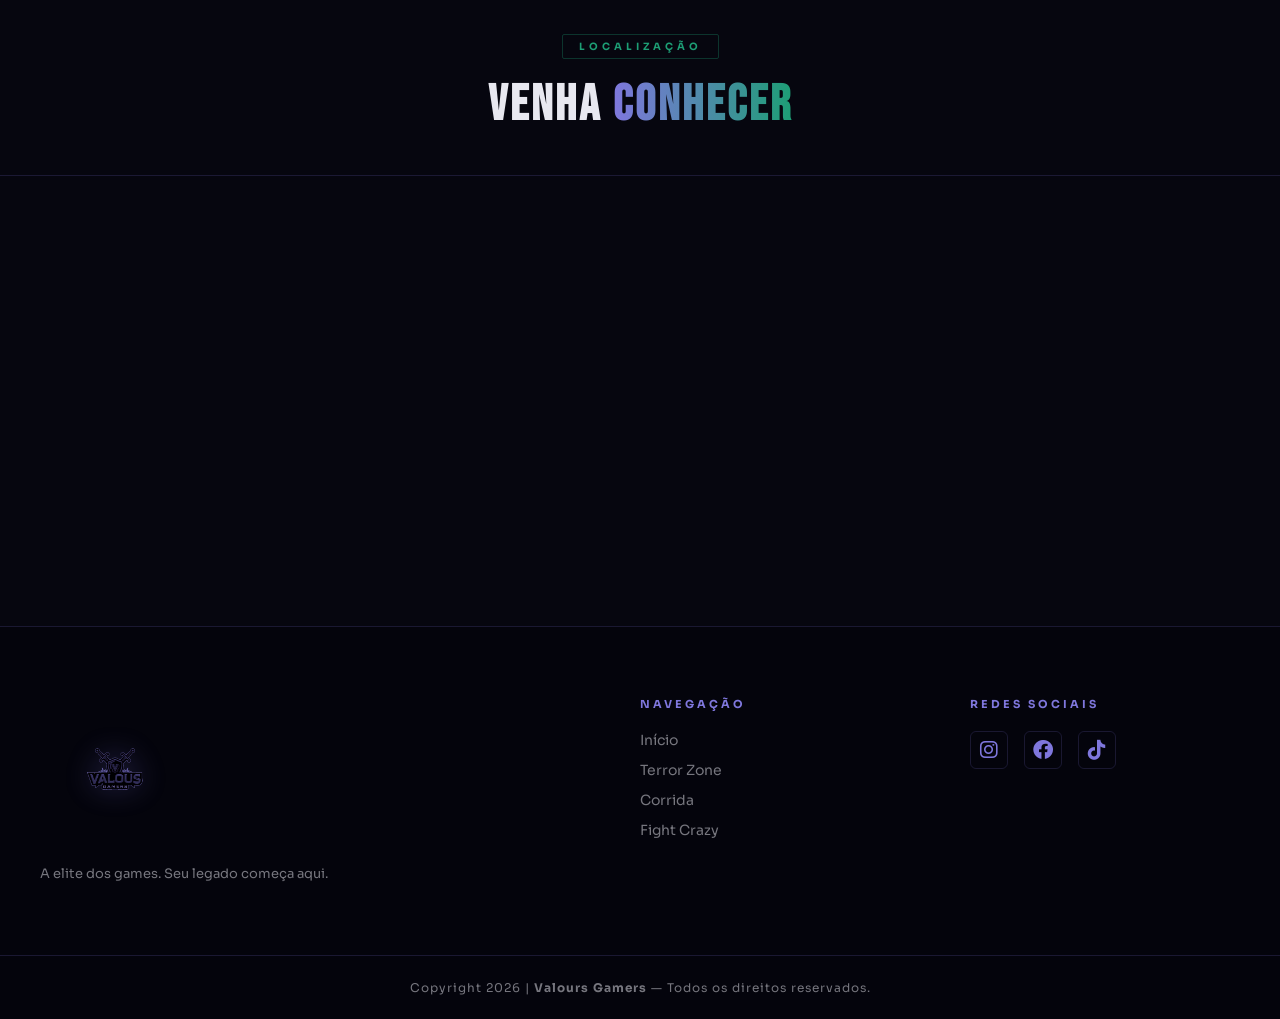
==== commit 8206a5bf: "maps" ====
--- a/index.html
+++ b/index.html
@@ -258,7 +258,7 @@
     </div>
     <div class="map-wrapper" data-aos="fade-up" data-aos-delay="200">
       <iframe
-        src="https://www.google.com/maps/embed?pb=!1m14!1m12!1m3!1d15357.265747443144!2d-47.91299!3d-15.794!2m3!1f0!2f0!3f0!3m2!1i1024!2i768!4f13.1!5e0!3m2!1spt-BR!2sbr!4v1715000000000"
+        src="https://www.google.com/maps/embed?pb=!1m18!1m12!1m3!1d30718.235746029382!2d-47.89957396405256!3d-15.762801413721572!2m3!1f0!2f0!3f0!3m2!1i1024!2i768!4f13.1!3m3!1m2!1s0x935a3b82cf14ed63%3A0xcc4f0d94b861ca79!2sSENAC%20DF%20-%20Sede!5e0!3m2!1spt-BR!2sbr!4v1778180138340!5m2!1spt-BR!2sbr"
         width="100%" height="450" style="border:0;" allowfullscreen="" loading="lazy">
       </iframe>
     </div>
